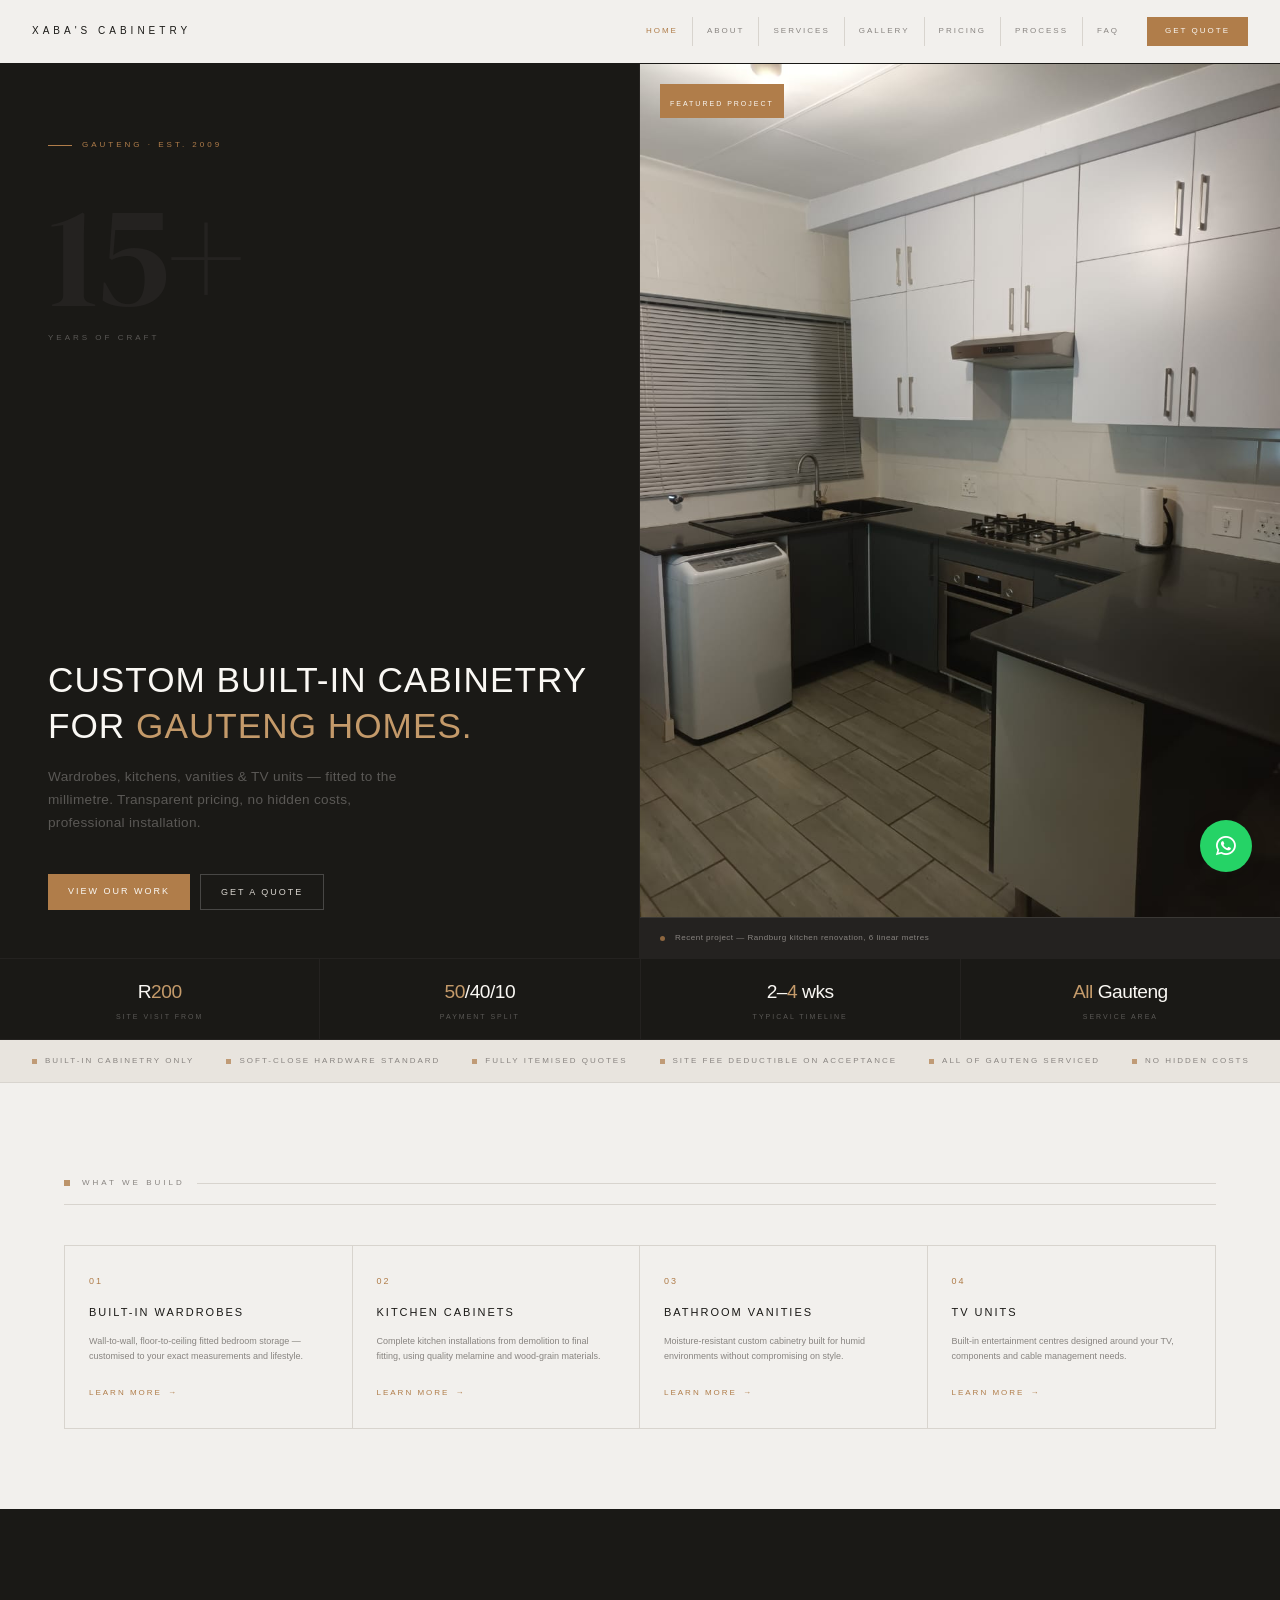
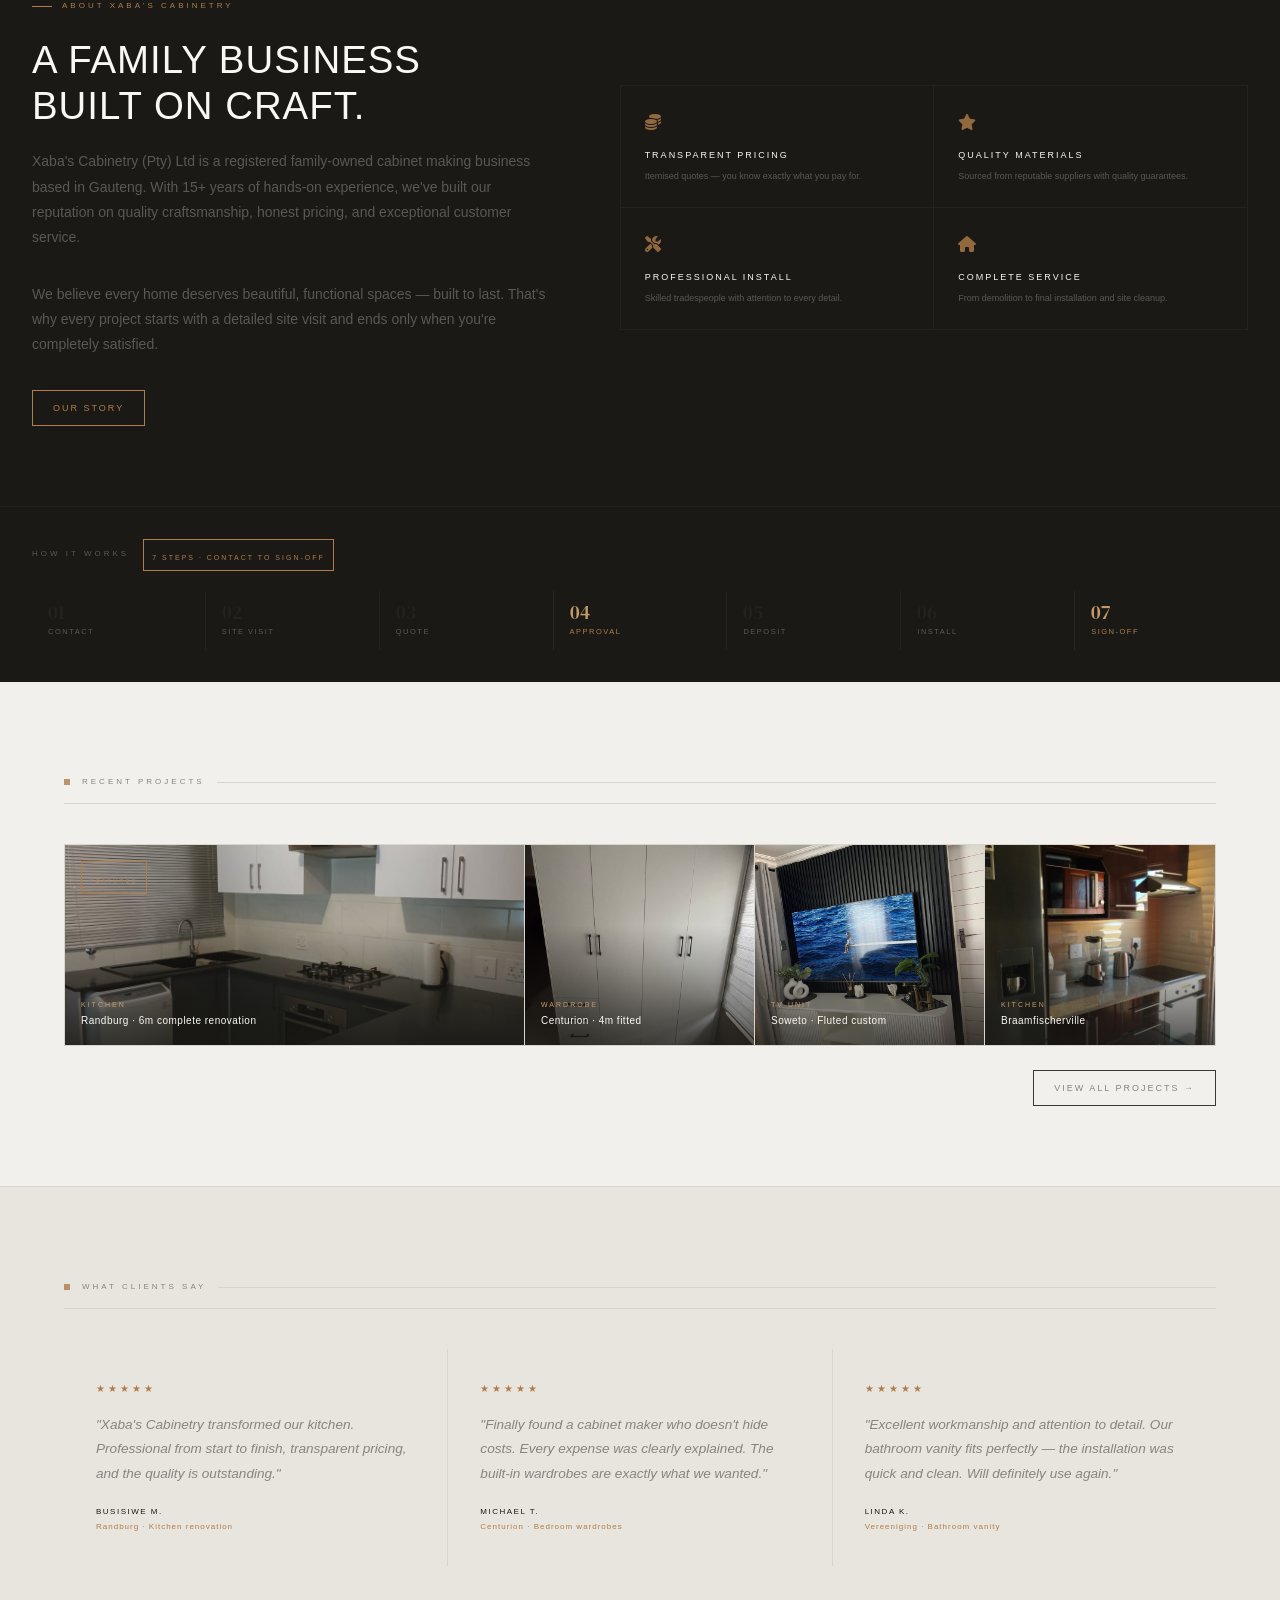
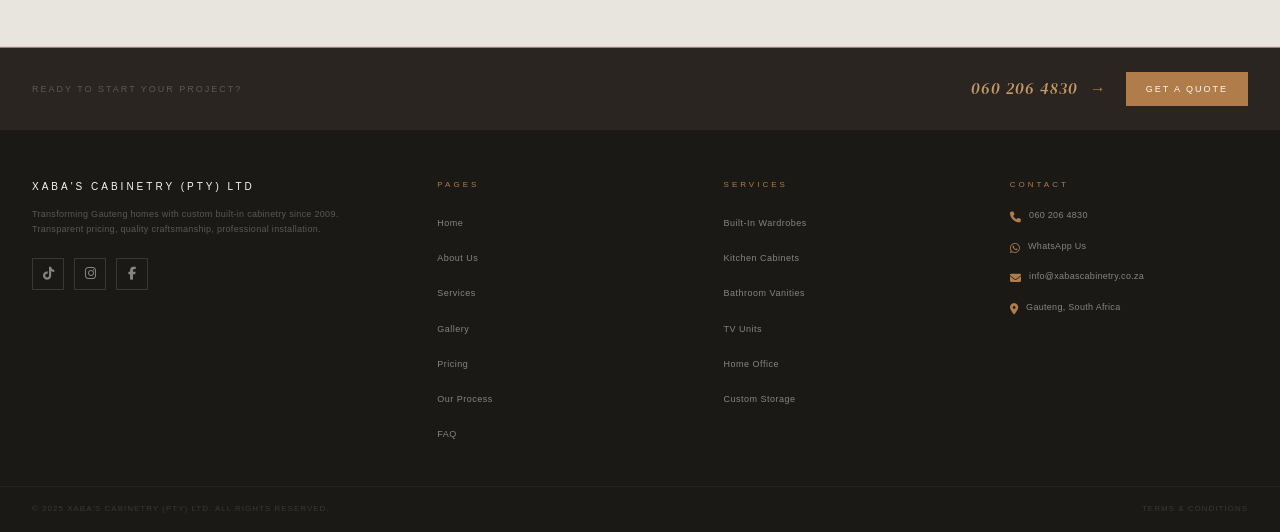
==== index.html @ 90417ce2 "Change of Folder Structure" ====
<!DOCTYPE html>
<html lang="en">
<head>
  <meta charset="UTF-8">
  <meta name="viewport" content="width=device-width, initial-scale=1.0">
  <title>Xaba's Cabinetry (Pty) Ltd | Custom Built-In Cabinetry — Gauteng</title>
  <meta name="description" content="Custom built-in cabinetry in Gauteng. 15+ years crafting wardrobes, kitchens, vanities & TV units. Transparent pricing, professional installation.">
  <link rel="stylesheet" href="style.css">
  <link rel="stylesheet" href="https://cdnjs.cloudflare.com/ajax/libs/font-awesome/6.5.0/css/all.min.css">
  <link rel="preconnect" href="https://fonts.googleapis.com">
  <link href="https://fonts.googleapis.com/css2?family=DM+Serif+Display:ital@0;1&display=swap" rel="stylesheet">
  <style>
    /* ---- HOME HERO ---- */
    .hero {
      margin-top: var(--nav-h);
      background: var(--ink);
      display: grid;
      grid-template-columns: 1fr 1fr;
      min-height: 88vh;
    }
    .hero-left {
      padding: 4rem 3rem 3rem;
      display: flex;
      flex-direction: column;
      justify-content: space-between;
      border-right: 0.5px solid var(--charcoal);
    }
    .hero-eyebrow {
      display: inline-flex;
      align-items: center;
      gap: 10px;
      margin-bottom: 2rem;
    }
    .hero-eyebrow::before {
      content: '';
      display: block;
      width: 24px;
      height: 1.5px;
      background: var(--amber);
    }
    .hero-eyebrow span {
      font-size: 8px;
      letter-spacing: 3px;
      text-transform: uppercase;
      color: var(--amber);
    }
    .hero-big-num {
      font-size: clamp(5rem, 12vw, 9rem);
      color: var(--charcoal);
      line-height: 1;
      font-weight: 200;
      letter-spacing: -4px;
      margin-bottom: 0.25rem;
      font-family: 'DM Serif Display', serif;
    }
    .hero-big-label {
      font-size: 8px;
      letter-spacing: 3px;
      text-transform: uppercase;
      color: var(--mist);
      margin-bottom: 2rem;
    }
    .hero-h1 {
      font-size: clamp(1.5rem, 3vw, 2.2rem);
      color: var(--white);
      font-weight: 200;
      letter-spacing: 1px;
      text-transform: uppercase;
      line-height: 1.3;
      margin-bottom: 1rem;
    }
    .hero-h1 em {
      color: var(--amber-light);
      font-style: normal;
    }
    .hero-sub {
      font-size: 0.85rem;
      color: var(--mist);
      line-height: 1.7;
      letter-spacing: 0.3px;
      margin-bottom: 2.5rem;
      max-width: 380px;
    }
    .hero-btns {
      display: flex;
      gap: 10px;
      flex-wrap: wrap;
    }
    .hero-right {
      display: grid;
      grid-template-rows: 1fr auto;
    }
    .hero-img-main {
      background: var(--charcoal);
      position: relative;
      overflow: hidden;
      display: flex;
      align-items: center;
      justify-content: center;
    }
    .hero-img-main img {
      object-position: center;
    }
    .hero-img-tag {
      position: absolute;
      top: 1.25rem;
      left: 1.25rem;
      background: var(--amber);
      padding: 4px 10px;
    }
    .hero-img-tag span {
      font-size: 7px;
      letter-spacing: 2px;
      text-transform: uppercase;
      color: var(--white);
    }
    .hero-img-caption {
      background: var(--charcoal);
      border-top: 0.5px solid var(--ink-light);
      padding: 0.85rem 1.25rem;
      display: flex;
      align-items: center;
      gap: 10px;
    }
    .hero-img-caption::before {
      content: '';
      width: 5px;
      height: 5px;
      border-radius: 50%;
      background: var(--amber);
      flex-shrink: 0;
      opacity: 0.75;
    }
    .hero-img-caption span {
      font-size: 8px;
      color: var(--ash);
      letter-spacing: 0.5px;
    }

    /* ---- STATS BAR ---- */
    .stats-bar {
      background: var(--ink);
      border-top: 0.5px solid var(--charcoal);
      border-bottom: 1px solid var(--charcoal);
      display: flex;
    }
    .stat-item {
      flex: 1;
      padding: 1.1rem 1.5rem;
      border-right: 0.5px solid var(--charcoal);
      text-align: center;
    }
    .stat-item:last-child { border-right: none; }
    .stat-num {
      font-size: 1.2rem;
      color: var(--white);
      font-weight: 200;
      letter-spacing: -0.5px;
    }
    .stat-num em { color: var(--amber-light); font-style: normal; }
    .stat-lbl {
      font-size: 7px;
      letter-spacing: 2px;
      text-transform: uppercase;
      color: var(--mist);
      margin-top: 3px;
    }

    /* ---- TRUST STRIP ---- */
    .trust-strip {
      background: var(--stone-mid);
      border-bottom: 0.5px solid var(--stone-dark);
      padding: 0.9rem 2rem;
      display: flex;
      align-items: center;
      gap: 2rem;
      overflow: hidden;
    }
    .trust-item {
      display: flex;
      align-items: center;
      gap: 8px;
      white-space: nowrap;
    }
    .trust-dot {
      width: 5px; height: 5px;
      background: var(--amber);
      opacity: 0.7;
      flex-shrink: 0;
    }
    .trust-item span {
      font-size: 8px;
      letter-spacing: 2px;
      text-transform: uppercase;
      color: var(--ash);
    }

    /* ---- SERVICES SECTION ---- */
    .services-section {
      padding: var(--section-pad);
    }
    .services-grid {
      display: grid;
      grid-template-columns: repeat(4, 1fr);
      border: 0.5px solid var(--stone-dark);
      margin-top: 2.5rem;
    }
    .svc-card {
      padding: 1.75rem 1.5rem;
      border-right: 0.5px solid var(--stone-dark);
      position: relative;
      overflow: hidden;
      transition: background 0.2s;
      display: flex;
      flex-direction: column;
    }
    .svc-card:last-child { border-right: none; }
    .svc-card::after {
      content: '';
      position: absolute;
      top: 0; left: 0; right: 0;
      height: 2px;
      background: var(--amber);
      transform: scaleX(0);
      transform-origin: left;
      transition: transform 0.3s ease;
    }
    .svc-card:hover::after { transform: scaleX(1); }
    .svc-card:hover { background: var(--stone-mid); }
    .svc-num {
      font-size: 9px;
      letter-spacing: 2px;
      color: var(--amber);
      margin-bottom: 1rem;
    }
    .svc-name {
      font-size: 11px;
      letter-spacing: 2px;
      text-transform: uppercase;
      color: var(--ink);
      font-weight: 300;
      margin-bottom: 0.75rem;
    }
    .svc-desc {
      font-size: 9px;
      color: var(--ash);
      line-height: 1.65;
      flex: 1;
    }
    .svc-link {
      margin-top: 1.5rem;
      font-size: 8px;
      letter-spacing: 2px;
      text-transform: uppercase;
      color: var(--amber);
      display: flex;
      align-items: center;
      gap: 6px;
    }
    .svc-link::after { content: '→'; }

    /* ---- ABOUT STRIP ---- */
    .about-strip {
      background: var(--ink);
      padding: var(--section-pad);
      display: grid;
      grid-template-columns: 1fr 1.2fr;
      gap: 4rem;
      align-items: center;
    }
    .about-strip-left {}
    .about-strip-left .eyebrow {
      display: inline-flex;
      align-items: center;
      gap: 10px;
      margin-bottom: 1.5rem;
    }
    .about-strip-left .eyebrow::before {
      content: ''; display: block;
      width: 20px; height: 1px; background: var(--amber);
    }
    .about-strip-left .eyebrow span {
      font-size: 8px; letter-spacing: 3px;
      text-transform: uppercase; color: var(--amber);
    }
    .about-strip-left h2 {
      font-size: clamp(1.8rem, 3vw, 2.6rem);
      color: var(--white);
      font-weight: 200;
      text-transform: uppercase;
      letter-spacing: 1px;
      line-height: 1.2;
      margin-bottom: 1.25rem;
    }
    .about-strip-left p {
      font-size: 0.875rem;
      color: var(--mist);
      line-height: 1.8;
      margin-bottom: 2rem;
    }
    .about-strip-right {
      display: grid;
      grid-template-columns: 1fr 1fr;
      gap: 1px;
      background: var(--charcoal);
      border: 0.5px solid var(--charcoal);
    }
    .about-val {
      background: var(--ink);
      padding: 1.5rem;
    }
    .about-val-icon {
      font-size: 1rem;
      color: var(--amber);
      margin-bottom: 0.75rem;
      opacity: 0.8;
    }
    .about-val h4 {
      font-size: 9px;
      letter-spacing: 2px;
      text-transform: uppercase;
      color: var(--white);
      font-weight: 300;
      margin-bottom: 0.4rem;
    }
    .about-val p {
      font-size: 9px;
      color: var(--mist);
      line-height: 1.6;
    }

    /* ---- PROCESS STRIP ---- */
    .process-strip {
      background: var(--ink);
      border-top: 0.5px solid var(--charcoal);
      padding: 2rem;
    }
    .process-top {
      display: flex;
      align-items: center;
      gap: 14px;
      margin-bottom: 1.25rem;
    }
    .proc-label {
      font-size: 8px;
      letter-spacing: 3px;
      text-transform: uppercase;
      color: var(--mist);
    }
    .proc-tag {
      border: 0.5px solid var(--amber);
      padding: 2px 8px;
    }
    .proc-tag span {
      font-size: 7px;
      letter-spacing: 2px;
      text-transform: uppercase;
      color: var(--amber);
    }
    .process-steps {
      display: flex;
    }
    .p-step {
      flex: 1;
      padding: 0.75rem 1rem;
      border-left: 0.5px solid var(--charcoal);
    }
    .p-step:first-child { border-left: none; }
    .p-step-n {
      font-size: 1.2rem;
      color: var(--charcoal);
      font-weight: 200;
      line-height: 1;
      margin-bottom: 4px;
      font-family: 'DM Serif Display', serif;
    }
    .p-step-name {
      font-size: 7.5px;
      letter-spacing: 1.5px;
      text-transform: uppercase;
      color: var(--mist);
    }
    .p-step.hl .p-step-n { color: var(--amber-light); }
    .p-step.hl .p-step-name { color: var(--amber); }
    .p-step.hl { border-left-color: #2a2520; }

    /* ---- GALLERY STRIP ---- */
    .gallery-strip-section {
      padding: var(--section-pad);
      background: var(--stone);
    }
    .gallery-strip {
      display: grid;
      grid-template-columns: 2fr 1fr 1fr 1fr;
      gap: 0;
      border: 0.5px solid var(--stone-dark);
      margin-top: 2.5rem;
    }
    .g-cell {
      background: var(--stone-mid);
      border-right: 0.5px solid var(--stone-dark);
      min-height: 200px;
      position: relative;
      overflow: hidden;
      display: flex;
      flex-direction: column;
      justify-content: flex-end;
      padding: 1rem;
      transition: opacity 0.3s;
    }
    .g-cell:last-child { border-right: none; }
    .g-cell img {
      position: absolute;
      inset: 0;
      transition: transform 0.5s ease;
    }
    .g-cell:hover img { transform: scale(1.05); }
    .g-cell-overlay {
      position: absolute;
      inset: 0;
      background: linear-gradient(to top, rgba(26,25,22,0.75) 0%, transparent 60%);
    }
    .g-cell-info { position: relative; z-index: 2; }
    .g-cat {
      font-size: 7px;
      letter-spacing: 2px;
      text-transform: uppercase;
      color: var(--amber-light);
      margin-bottom: 2px;
    }
    .g-title {
      font-size: 10px;
      color: var(--white);
      font-weight: 300;
      letter-spacing: 0.5px;
    }
    .g-featured-badge {
      position: absolute;
      top: 1rem; left: 1rem; z-index: 3;
      border: 0.5px solid var(--amber);
      padding: 3px 8px;
    }
    .g-featured-badge span {
      font-size: 6px;
      letter-spacing: 2px;
      text-transform: uppercase;
      color: var(--amber);
    }
    .gallery-cta {
      display: flex;
      justify-content: flex-end;
      margin-top: 1.5rem;
    }

    /* ---- TESTIMONIALS ---- */
    .testimonials-section {
      background: var(--stone-mid);
      padding: var(--section-pad);
      border-top: 0.5px solid var(--stone-dark);
      border-bottom: 0.5px solid var(--stone-dark);
    }
    .testimonials-grid {
      display: grid;
      grid-template-columns: repeat(3, 1fr);
      gap: 1px;
      background: var(--stone-dark);
      margin-top: 2.5rem;
    }
    .testimonial {
      background: var(--stone-mid);
      padding: 2rem;
    }
    .t-stars {
      color: var(--amber);
      font-size: 10px;
      letter-spacing: 3px;
      margin-bottom: 1rem;
    }
    .t-text {
      font-size: 0.85rem;
      color: var(--ash);
      line-height: 1.8;
      font-style: italic;
      margin-bottom: 1.25rem;
    }
    .t-author {
      font-size: 8px;
      letter-spacing: 1.5px;
      text-transform: uppercase;
      color: var(--ink);
      font-weight: 400;
    }
    .t-role {
      font-size: 8px;
      color: var(--amber);
      letter-spacing: 1px;
      margin-top: 2px;
    }

    /* ---- CTA BANNER ---- */
    .cta-banner {
      background: var(--ink-mid);
      border-top: 0.5px solid var(--amber);
      padding: 1.5rem 2rem;
      display: flex;
      justify-content: space-between;
      align-items: center;
    }
    .cta-banner-text {
      font-size: 9px;
      color: var(--mist);
      letter-spacing: 2px;
      text-transform: uppercase;
    }
    .cta-banner-action {
      display: flex;
      align-items: center;
      gap: 12px;
    }
    .cta-banner-num {
      font-size: 1rem;
      color: var(--amber-light);
      letter-spacing: 1px;
      font-family: 'DM Serif Display', serif;
      font-style: italic;
    }
    .cta-banner-arrow {
      font-size: 1rem;
      color: var(--amber);
    }

    /* ---- RESPONSIVE ---- */
    @media (max-width: 1024px) {
      .hero { grid-template-columns: 1fr; min-height: auto; }
      .hero-right { display: none; }
      .hero-left { border-right: none; padding: 3rem 2rem; }
      .services-grid { grid-template-columns: 1fr 1fr; }
      .svc-card:nth-child(2) { border-right: none; }
      .svc-card:nth-child(1), .svc-card:nth-child(2) { border-bottom: 0.5px solid var(--stone-dark); }
      .about-strip { grid-template-columns: 1fr; gap: 2.5rem; }
      .gallery-strip { grid-template-columns: 1fr 1fr; }
      .g-cell:nth-child(2) { border-right: none; }
      .testimonials-grid { grid-template-columns: 1fr; }
    }
    @media (max-width: 600px) {
      .services-grid { grid-template-columns: 1fr; }
      .svc-card { border-right: none !important; border-bottom: 0.5px solid var(--stone-dark); }
      .stats-bar { flex-wrap: wrap; }
      .stat-item { flex: 1 1 50%; }
      .gallery-strip { grid-template-columns: 1fr; }
      .g-cell { border-right: none; border-bottom: 0.5px solid var(--stone-dark); }
      .cta-banner { flex-direction: column; gap: 1rem; text-align: center; }
      .trust-strip { flex-wrap: wrap; gap: 1rem; }
    }
  </style>
</head>
<body>

<div id="nav-placeholder"></div>

<!-- HERO -->
<section class="hero">
  <div class="hero-left">
    <div>
      <div class="hero-eyebrow"><span>Gauteng · Est. 2009</span></div>
      <div class="hero-big-num">15+</div>
      <div class="hero-big-label">Years of craft</div>
    </div>
    <div>
      <h1 class="hero-h1">Custom built-in cabinetry<br>for <em>Gauteng homes.</em></h1>
      <p class="hero-sub">Wardrobes, kitchens, vanities & TV units — fitted to the millimetre. Transparent pricing, no hidden costs, professional installation.</p>
      <div class="hero-btns">
        <a href="gallery.html" class="btn btn-amber">View Our Work</a>
        <a href="contact.html" class="btn btn-outline-light">Get a Quote</a>
      </div>
    </div>
  </div>
  <div class="hero-right">
    <div class="hero-img-main">
      <img src="images/custom-builtin-kitchen.jpg" alt="Custom built-in kitchen by Xaba's Cabinetry">
      <div class="hero-img-tag"><span>Featured project</span></div>
    </div>
    <div class="hero-img-caption">
      <span>Recent project — Randburg kitchen renovation, 6 linear metres</span>
    </div>
  </div>
</section>

<!-- STATS BAR -->
<div class="stats-bar">
  <div class="stat-item">
    <div class="stat-num">R<em>200</em></div>
    <div class="stat-lbl">Site visit from</div>
  </div>
  <div class="stat-item">
    <div class="stat-num"><em>50</em>/40/10</div>
    <div class="stat-lbl">Payment split</div>
  </div>
  <div class="stat-item">
    <div class="stat-num">2–<em>4</em> wks</div>
    <div class="stat-lbl">Typical timeline</div>
  </div>
  <div class="stat-item">
    <div class="stat-num"><em>All</em> Gauteng</div>
    <div class="stat-lbl">Service area</div>
  </div>
</div>

<!-- TRUST STRIP -->
<div class="trust-strip">
  <div class="trust-item"><div class="trust-dot"></div><span>Built-in cabinetry only</span></div>
  <div class="trust-item"><div class="trust-dot"></div><span>Soft-close hardware standard</span></div>
  <div class="trust-item"><div class="trust-dot"></div><span>Fully itemised quotes</span></div>
  <div class="trust-item"><div class="trust-dot"></div><span>Site fee deductible on acceptance</span></div>
  <div class="trust-item"><div class="trust-dot"></div><span>All of Gauteng serviced</span></div>
  <div class="trust-item"><div class="trust-dot"></div><span>No hidden costs</span></div>
</div>

<!-- SERVICES -->
<section class="services-section">
  <div class="container">
    <div class="label section-label">What we build</div>
    <div class="services-grid">
      <div class="svc-card">
        <div class="svc-num">01</div>
        <div class="svc-name">Built-In Wardrobes</div>
        <p class="svc-desc">Wall-to-wall, floor-to-ceiling fitted bedroom storage — customised to your exact measurements and lifestyle.</p>
        <a href="services.html#wardrobes" class="svc-link">Learn more</a>
      </div>
      <div class="svc-card">
        <div class="svc-num">02</div>
        <div class="svc-name">Kitchen Cabinets</div>
        <p class="svc-desc">Complete kitchen installations from demolition to final fitting, using quality melamine and wood-grain materials.</p>
        <a href="services.html#kitchens" class="svc-link">Learn more</a>
      </div>
      <div class="svc-card">
        <div class="svc-num">03</div>
        <div class="svc-name">Bathroom Vanities</div>
        <p class="svc-desc">Moisture-resistant custom cabinetry built for humid environments without compromising on style.</p>
        <a href="services.html#vanities" class="svc-link">Learn more</a>
      </div>
      <div class="svc-card">
        <div class="svc-num">04</div>
        <div class="svc-name">TV Units</div>
        <p class="svc-desc">Built-in entertainment centres designed around your TV, components and cable management needs.</p>
        <a href="services.html#tv-units" class="svc-link">Learn more</a>
      </div>
    </div>
  </div>
</section>

<!-- ABOUT STRIP -->
<section class="about-strip">
  <div class="about-strip-left">
    <div class="eyebrow"><span>About Xaba's Cabinetry</span></div>
    <h2>A family business<br>built on craft.</h2>
    <p>Xaba's Cabinetry (Pty) Ltd is a registered family-owned cabinet making business based in Gauteng. With 15+ years of hands-on experience, we've built our reputation on quality craftsmanship, honest pricing, and exceptional customer service.</p>
    <p>We believe every home deserves beautiful, functional spaces — built to last. That's why every project starts with a detailed site visit and ends only when you're completely satisfied.</p>
    <a href="about.html" class="btn btn-amber-outline">Our Story</a>
  </div>
  <div class="about-strip-right">
    <div class="about-val">
      <div class="about-val-icon"><i class="fa-solid fa-coins"></i></div>
      <h4>Transparent Pricing</h4>
      <p>Itemised quotes — you know exactly what you pay for.</p>
    </div>
    <div class="about-val">
      <div class="about-val-icon"><i class="fa-solid fa-star"></i></div>
      <h4>Quality Materials</h4>
      <p>Sourced from reputable suppliers with quality guarantees.</p>
    </div>
    <div class="about-val">
      <div class="about-val-icon"><i class="fa-solid fa-screwdriver-wrench"></i></div>
      <h4>Professional Install</h4>
      <p>Skilled tradespeople with attention to every detail.</p>
    </div>
    <div class="about-val">
      <div class="about-val-icon"><i class="fa-solid fa-house"></i></div>
      <h4>Complete Service</h4>
      <p>From demolition to final installation and site cleanup.</p>
    </div>
  </div>
</section>

<!-- PROCESS STRIP -->
<div class="process-strip">
  <div class="process-top">
    <span class="proc-label">How it works</span>
    <div class="proc-tag"><span>7 steps · contact to sign-off</span></div>
  </div>
  <div class="process-steps">
    <div class="p-step"><div class="p-step-n">01</div><div class="p-step-name">Contact</div></div>
    <div class="p-step"><div class="p-step-n">02</div><div class="p-step-name">Site Visit</div></div>
    <div class="p-step"><div class="p-step-n">03</div><div class="p-step-name">Quote</div></div>
    <div class="p-step hl"><div class="p-step-n">04</div><div class="p-step-name">Approval</div></div>
    <div class="p-step"><div class="p-step-n">05</div><div class="p-step-name">Deposit</div></div>
    <div class="p-step"><div class="p-step-n">06</div><div class="p-step-name">Install</div></div>
    <div class="p-step hl"><div class="p-step-n">07</div><div class="p-step-name">Sign-off</div></div>
  </div>
</div>

<!-- GALLERY STRIP -->
<section class="gallery-strip-section">
  <div class="container">
    <div class="label section-label">Recent projects</div>
    <div class="gallery-strip">
      <div class="g-cell">
        <img src="images/custom-builtin-kitchen.jpg" alt="Randburg Kitchen">
        <div class="g-cell-overlay"></div>
        <div class="g-featured-badge"><span>Featured</span></div>
        <div class="g-cell-info">
          <div class="g-cat">Kitchen</div>
          <div class="g-title">Randburg · 6m complete renovation</div>
        </div>
      </div>
      <div class="g-cell">
        <img src="images/built-in-wardrobe (2).JPEG" alt="Centurion Wardrobe">
        <div class="g-cell-overlay"></div>
        <div class="g-cell-info">
          <div class="g-cat">Wardrobe</div>
          <div class="g-title">Centurion · 4m fitted</div>
        </div>
      </div>
      <div class="g-cell">
        <img src="images/custom-tv-stand.JPG" alt="Soweto TV Unit">
        <div class="g-cell-overlay"></div>
        <div class="g-cell-info">
          <div class="g-cat">TV Unit</div>
          <div class="g-title">Soweto · Fluted custom</div>
        </div>
      </div>
      <div class="g-cell">
        <img src="images/custom-builtin-kitchen (2).jpg" alt="Braamfischerville Kitchen">
        <div class="g-cell-overlay"></div>
        <div class="g-cell-info">
          <div class="g-cat">Kitchen</div>
          <div class="g-title">Braamfischerville</div>
        </div>
      </div>
    </div>
    <div class="gallery-cta">
      <a href="gallery.html" class="btn btn-outline">View all projects →</a>
    </div>
  </div>
</section>

<!-- TESTIMONIALS -->
<section class="testimonials-section">
  <div class="container">
    <div class="label section-label">What clients say</div>
    <div class="testimonials-grid">
      <div class="testimonial">
        <div class="t-stars">★★★★★</div>
        <p class="t-text">"Xaba's Cabinetry transformed our kitchen. Professional from start to finish, transparent pricing, and the quality is outstanding."</p>
        <div class="t-author">Busisiwe M.</div>
        <div class="t-role">Randburg · Kitchen renovation</div>
      </div>
      <div class="testimonial">
        <div class="t-stars">★★★★★</div>
        <p class="t-text">"Finally found a cabinet maker who doesn't hide costs. Every expense was clearly explained. The built-in wardrobes are exactly what we wanted."</p>
        <div class="t-author">Michael T.</div>
        <div class="t-role">Centurion · Bedroom wardrobes</div>
      </div>
      <div class="testimonial">
        <div class="t-stars">★★★★★</div>
        <p class="t-text">"Excellent workmanship and attention to detail. Our bathroom vanity fits perfectly — the installation was quick and clean. Will definitely use again."</p>
        <div class="t-author">Linda K.</div>
        <div class="t-role">Vereeniging · Bathroom vanity</div>
      </div>
    </div>
  </div>
</section>

<!-- CTA BANNER -->
<div class="cta-banner">
  <div class="cta-banner-text">Ready to start your project?</div>
  <div class="cta-banner-action">
    <span class="cta-banner-num">060 206 4830</span>
    <span class="cta-banner-arrow">→</span>
    <a href="contact.html" class="btn btn-amber" style="margin-left:8px;">Get a Quote</a>
  </div>
</div>

<div id="footer-placeholder"></div>
<script src="components.js"></script>
</body>
</html>
---- style.css ----
/* ============================================
   XABA'S CABINETRY — SHARED STYLESHEET
   Direction 03 · Calm Amber
   ============================================ */

/* --- RESET & BASE --- */
*, *::before, *::after { margin: 0; padding: 0; box-sizing: border-box; }

:root {
  --stone:       #f2f0ed;
  --stone-mid:   #e8e4de;
  --stone-dark:  #d8d4ce;
  --stone-deep:  #c8c4be;
  --concrete:    #d0ccc6;
  --ink:         #1a1916;
  --ink-mid:     #2a2520;
  --ink-light:   #3a3835;
  --charcoal:    #242220;
  --ash:         #888480;
  --ash-light:   #aaa69e;
  --mist:        #5a5855;
  --amber:       #b07d4a;
  --amber-light: #c49a6a;
  --amber-dark:  #8a6035;
  --white:       #faf8f4;

  --nav-h: 64px;
  --max-w: 1320px;
  --section-pad: 5rem 2rem;
  --font: 'Helvetica Neue', Arial, sans-serif;
}

html { scroll-behavior: smooth; }

body {
  font-family: var(--font);
  background: var(--stone);
  color: var(--ink);
  line-height: 1.6;
  -webkit-font-smoothing: antialiased;
}

img { display: block; width: 100%; height: 100%; object-fit: cover; }
a { text-decoration: none; color: inherit; }
button { cursor: pointer; font-family: var(--font); border: none; background: none; }

/* --- UTILITY --- */
.container { max-width: var(--max-w); margin: 0 auto; padding: 0 2rem; }
.label {
  font-size: 8px; letter-spacing: 3px; text-transform: uppercase;
  color: var(--ash); display: flex; align-items: center; gap: 12px;
}
.label::before { content: ''; display: block; width: 6px; height: 6px; background: var(--amber); opacity: 0.8; flex-shrink: 0; }
.label::after  { content: ''; flex: 1; height: 0.5px; background: var(--stone-dark); }
.section-label { padding: 14px 0; border-bottom: 0.5px solid var(--stone-dark); margin-bottom: 0; }

/* --- BUTTONS --- */
.btn {
  display: inline-block; font-size: 9px; letter-spacing: 2px;
  text-transform: uppercase; padding: 10px 20px; transition: all 0.2s ease;
}
.btn-amber { background: var(--amber); color: var(--white); }
.btn-amber:hover { background: var(--amber-dark); }
.btn-outline { border: 0.5px solid var(--ink-light); color: var(--ash); }
.btn-outline:hover { border-color: var(--amber); color: var(--amber); }
.btn-outline-light { border: 0.5px solid rgba(255,255,255,0.2); color: var(--stone-dark); }
.btn-outline-light:hover { border-color: var(--amber-light); color: var(--amber-light); }
.btn-amber-outline { border: 0.5px solid var(--amber); color: var(--amber); }
.btn-amber-outline:hover { background: var(--amber); color: var(--white); }

/* ============================================
   NAVIGATION
   ============================================ */
.navbar {
  position: fixed; top: 0; left: 0; right: 0; z-index: 1000;
  background: var(--stone); border-bottom: 1px solid var(--ink);
  height: var(--nav-h); display: flex; align-items: center;
  transition: box-shadow 0.3s ease;
}
.navbar.scrolled { box-shadow: 0 4px 24px rgba(26,25,22,0.08); }
.nav-inner {
  max-width: var(--max-w); margin: 0 auto; padding: 0 2rem;
  width: 100%; display: flex; justify-content: space-between; align-items: center;
}
.nav-logo {
  font-size: 10px; letter-spacing: 4px; text-transform: uppercase;
  color: var(--ink); font-weight: 300; text-decoration: none;
}
.nav-links { display: flex; align-items: center; gap: 0; list-style: none; }
.nav-links li a {
  font-size: 8px; letter-spacing: 2px; text-transform: uppercase;
  color: var(--ash); padding: 8px 14px; border-left: 0.5px solid var(--stone-dark);
  display: block; transition: color 0.2s; font-weight: 300;
}
.nav-links li:first-child a { border-left: none; }
.nav-links li a:hover { color: var(--ink); }
.nav-links li a.active { color: var(--amber); }
.nav-cta {
  font-size: 8px; letter-spacing: 2px; text-transform: uppercase;
  background: var(--amber); color: var(--white) !important;
  padding: 8px 18px !important; border-left: none !important;
  margin-left: 14px; transition: background 0.2s !important;
}
.nav-cta:hover { background: var(--amber-dark) !important; color: var(--white) !important; }

/* Mobile hamburger */
.nav-toggle {
  display: none; flex-direction: column; gap: 5px;
  background: none; border: none; cursor: pointer; padding: 4px;
}
.nav-toggle span {
  display: block; width: 22px; height: 1px;
  background: var(--ink); transition: all 0.3s;
}
.nav-toggle.open span:nth-child(1) { transform: translateY(6px) rotate(45deg); }
.nav-toggle.open span:nth-child(2) { opacity: 0; }
.nav-toggle.open span:nth-child(3) { transform: translateY(-6px) rotate(-45deg); }

/* ============================================
   PAGE HERO (inner pages)
   ============================================ */
.page-hero {
  margin-top: var(--nav-h);
  background: var(--ink);
  padding: 4rem 2rem 3rem;
  border-bottom: 0.5px solid var(--charcoal);
}
.page-hero-inner { max-width: var(--max-w); margin: 0 auto; }
.page-hero-eyebrow {
  display: inline-flex; align-items: center; gap: 10px;
  margin-bottom: 1rem;
}
.page-hero-eyebrow span {
  font-size: 8px; letter-spacing: 3px; text-transform: uppercase;
  color: var(--amber);
}
.page-hero-eyebrow::before {
  content: ''; display: block; width: 20px; height: 1px; background: var(--amber);
}
.page-hero h1 {
  font-size: clamp(2rem, 4vw, 3.2rem); color: var(--white);
  font-weight: 200; letter-spacing: 1px; text-transform: uppercase;
  line-height: 1.15; margin-bottom: 1rem;
}
.page-hero p { font-size: 0.9rem; color: var(--mist); letter-spacing: 0.3px; max-width: 600px; }

/* ============================================
   FOOTER
   ============================================ */
footer {
  background: var(--ink);
  border-top: 1px solid var(--ink);
}
.footer-main {
  max-width: var(--max-w); margin: 0 auto; padding: 3rem 2rem 2rem;
  display: grid; grid-template-columns: 1.5fr 1fr 1fr 1fr; gap: 3rem;
}
.footer-brand .footer-logo {
  font-size: 10px; letter-spacing: 3px; text-transform: uppercase;
  color: var(--white); font-weight: 300; display: block; margin-bottom: 0.75rem;
}
.footer-brand p {
  font-size: 9px; color: var(--mist); line-height: 1.7;
  letter-spacing: 0.3px; margin-bottom: 1.25rem;
}
.footer-social { display: flex; gap: 10px; }
.footer-social a {
  width: 32px; height: 32px; border: 0.5px solid var(--ink-light);
  display: flex; align-items: center; justify-content: center;
  color: var(--ash); transition: all 0.2s; font-size: 13px;
}
.footer-social a:hover { border-color: var(--amber); color: var(--amber); }
.footer-col h4 {
  font-size: 8px; letter-spacing: 3px; text-transform: uppercase;
  color: var(--amber); font-weight: 400; margin-bottom: 1rem;
}
.footer-col ul { list-style: none; }
.footer-col ul li { margin-bottom: 0.6rem; }
.footer-col ul li a {
  font-size: 9px; color: var(--ash); letter-spacing: 0.5px;
  transition: color 0.2s;
}
.footer-col ul li a:hover { color: var(--white); }
.footer-contact-item {
  display: flex; align-items: flex-start; gap: 8px; margin-bottom: 0.75rem;
}
.footer-contact-item .fc-icon { color: var(--amber); font-size: 11px; margin-top: 1px; flex-shrink: 0; }
.footer-contact-item a, .footer-contact-item span {
  font-size: 9px; color: var(--ash); letter-spacing: 0.3px;
}
.footer-contact-item a:hover { color: var(--white); }
.footer-bottom {
  border-top: 0.5px solid var(--charcoal);
  padding: 1rem 2rem;
  max-width: var(--max-w); margin: 0 auto;
  display: flex; justify-content: space-between; align-items: center;
}
.footer-bottom p {
  font-size: 8px; color: #3a3835; letter-spacing: 1px; text-transform: uppercase;
}
.footer-bottom a { color: #3a3835; transition: color 0.2s; }
.footer-bottom a:hover { color: var(--amber); }

/* ============================================
   WHATSAPP FLOAT
   ============================================ */
.wa-float {
  position: fixed; bottom: 28px; right: 28px; z-index: 999;
  width: 52px; height: 52px; background: #25D366; border-radius: 50%;
  display: flex; align-items: center; justify-content: center;
  font-size: 1.4rem; color: white; box-shadow: 0 4px 16px rgba(0,0,0,0.2);
  transition: transform 0.2s;
}
.wa-float:hover { transform: scale(1.08); }

/* ============================================
   RESPONSIVE
   ============================================ */
@media (max-width: 900px) {
  .footer-main { grid-template-columns: 1fr 1fr; gap: 2rem; }
}
@media (max-width: 768px) {
  :root { --section-pad: 3rem 1.5rem; }

  .nav-links {
    display: none; position: absolute; top: var(--nav-h); left: 0; right: 0;
    background: var(--stone); border-bottom: 1px solid var(--ink);
    flex-direction: column; padding: 1rem 0;
  }
  .nav-links.open { display: flex; }
  .nav-links li a {
    border-left: none; border-top: 0.5px solid var(--stone-dark);
    padding: 12px 2rem;
  }
  .nav-links li:first-child a { border-top: none; }
  .nav-cta { margin-left: 0 !important; }
  .nav-toggle { display: flex; }

  .footer-main { grid-template-columns: 1fr; gap: 2rem; }
  .footer-bottom { flex-direction: column; gap: 0.5rem; text-align: center; }
}
@media (max-width: 480px) {
  .container { padding: 0 1.25rem; }
}
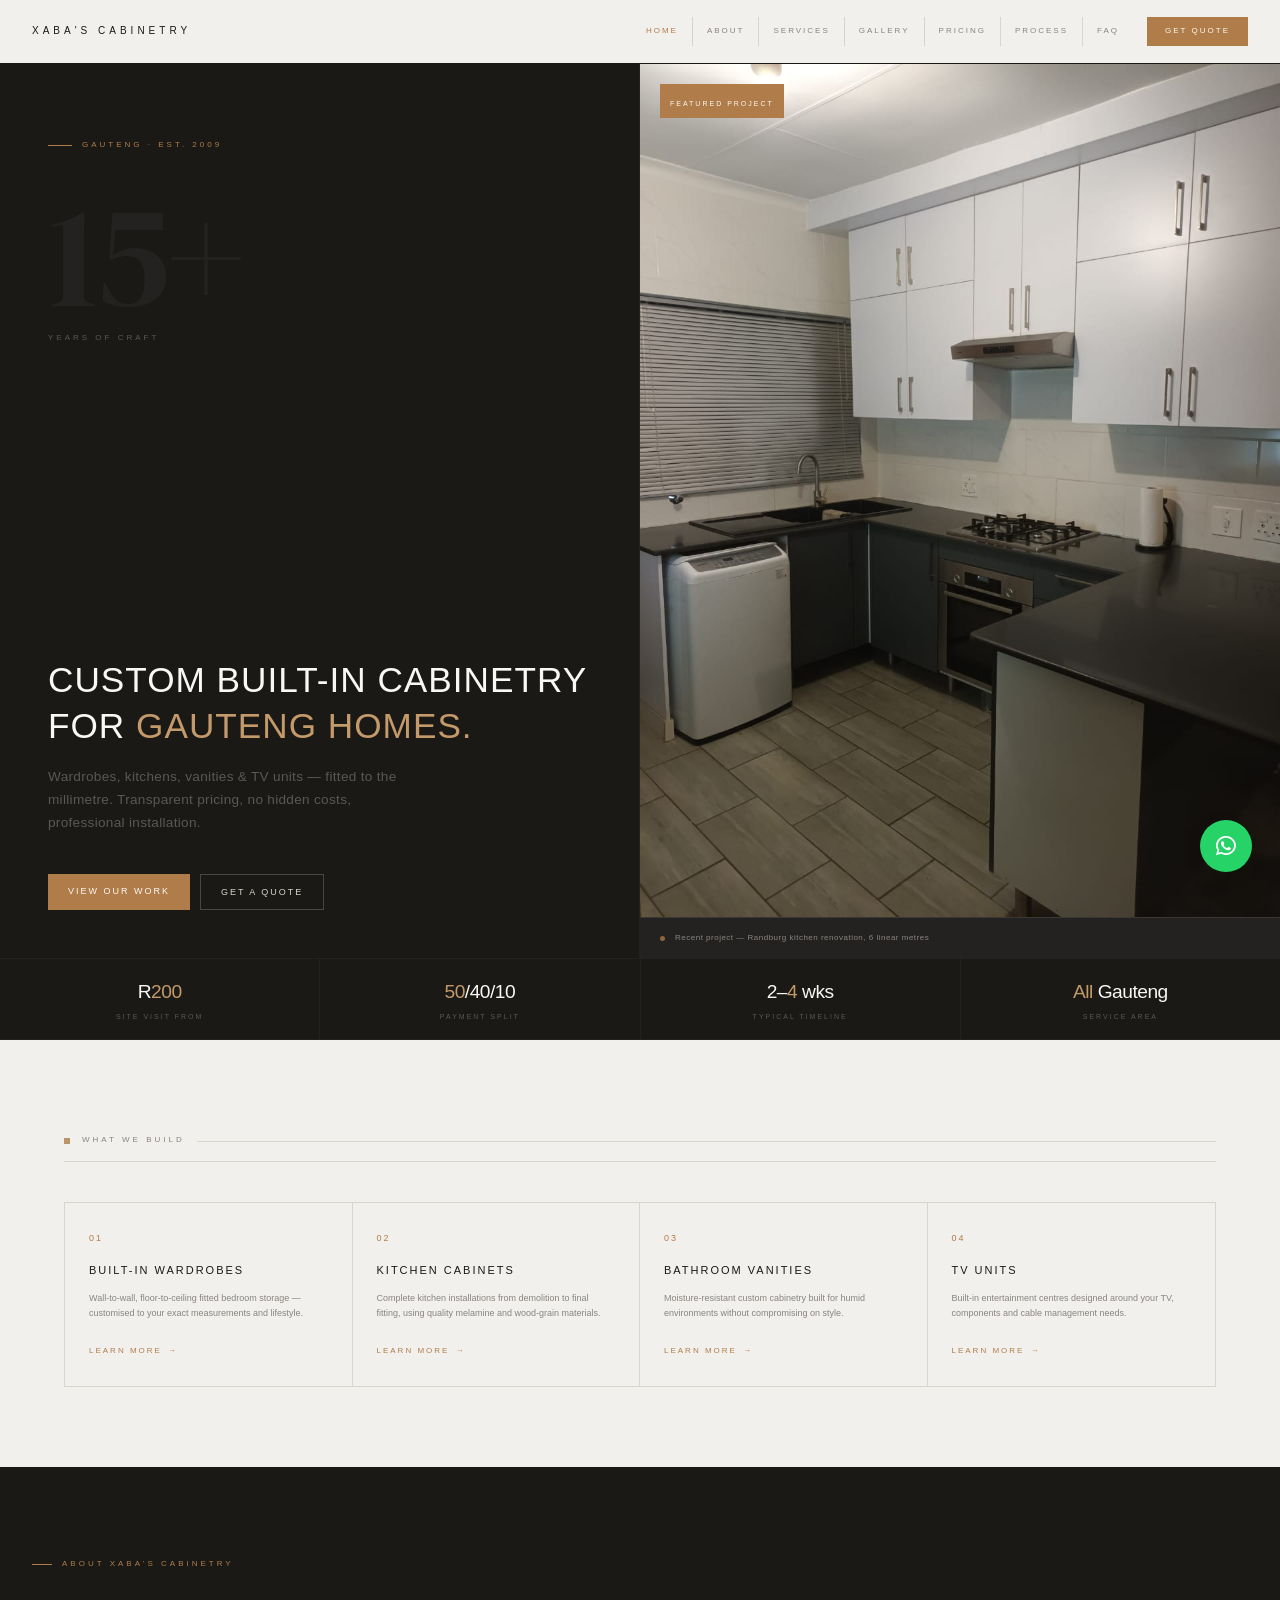
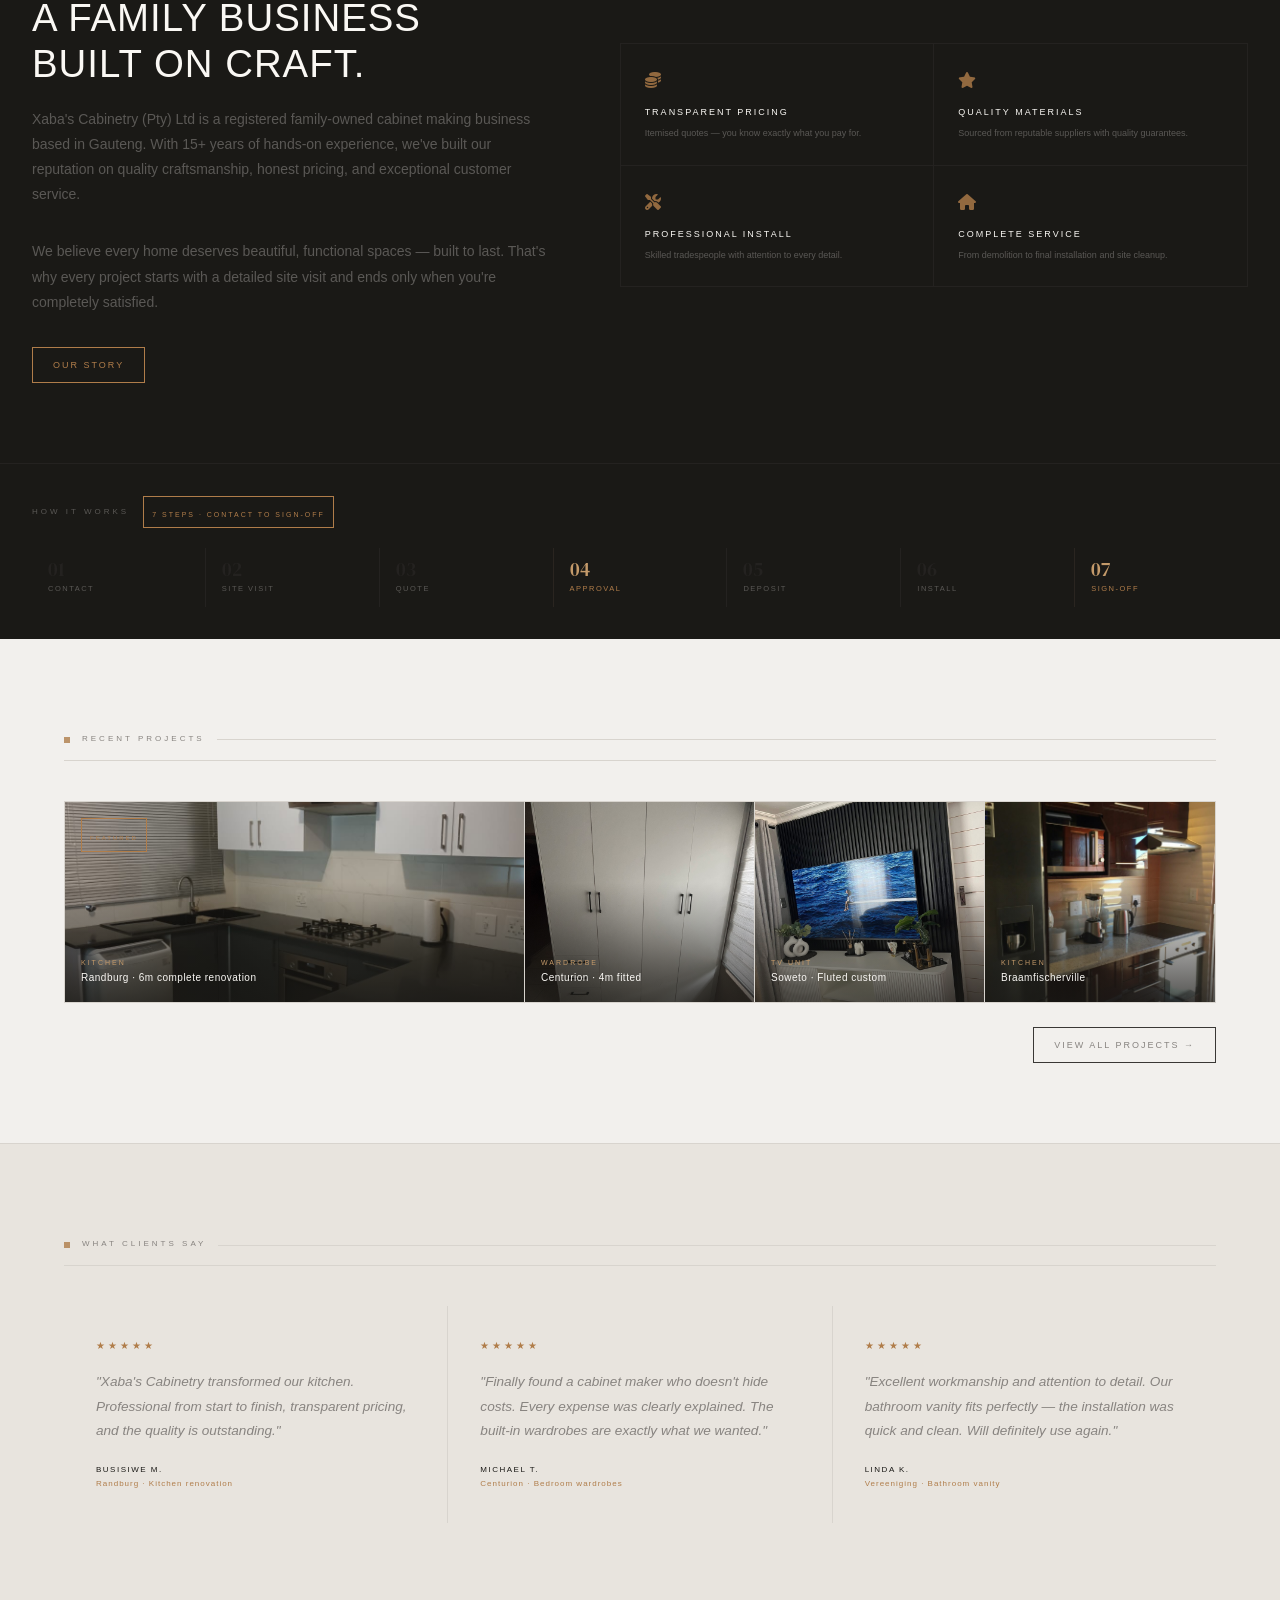
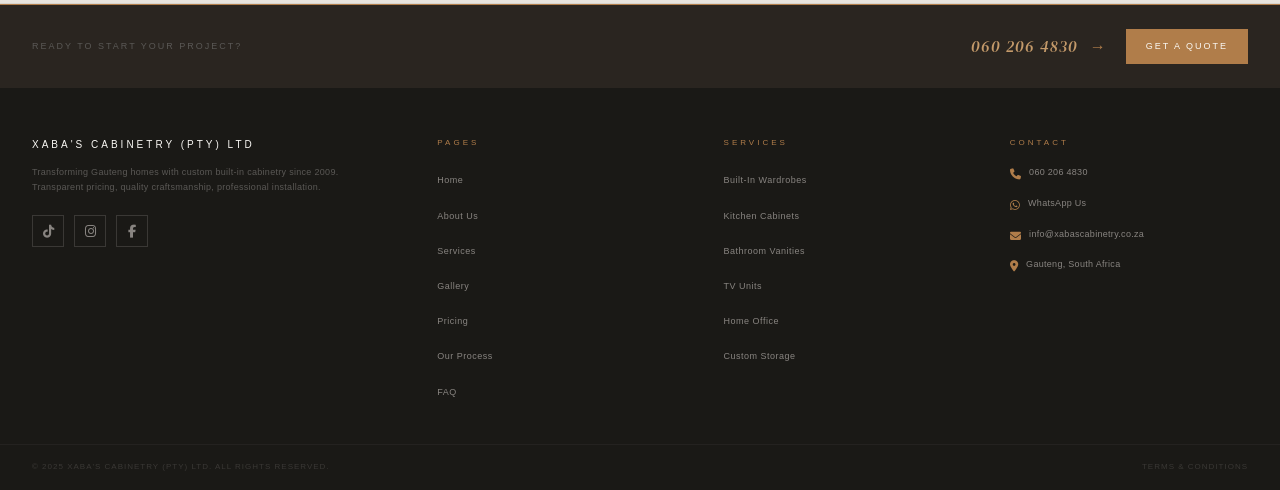
==== commit 842ac7c8: "Comment out trust strip section Comment out the trust strip section in index.html." ====
--- a/index.html
+++ b/index.html
@@ -607,14 +607,14 @@
 </div>
 
 <!-- TRUST STRIP -->
-<div class="trust-strip">
+<!--<div class="trust-strip">
   <div class="trust-item"><div class="trust-dot"></div><span>Built-in cabinetry only</span></div>
   <div class="trust-item"><div class="trust-dot"></div><span>Soft-close hardware standard</span></div>
   <div class="trust-item"><div class="trust-dot"></div><span>Fully itemised quotes</span></div>
   <div class="trust-item"><div class="trust-dot"></div><span>Site fee deductible on acceptance</span></div>
   <div class="trust-item"><div class="trust-dot"></div><span>All of Gauteng serviced</span></div>
   <div class="trust-item"><div class="trust-dot"></div><span>No hidden costs</span></div>
-</div>
+</div> -->
 
 <!-- SERVICES -->
 <section class="services-section">
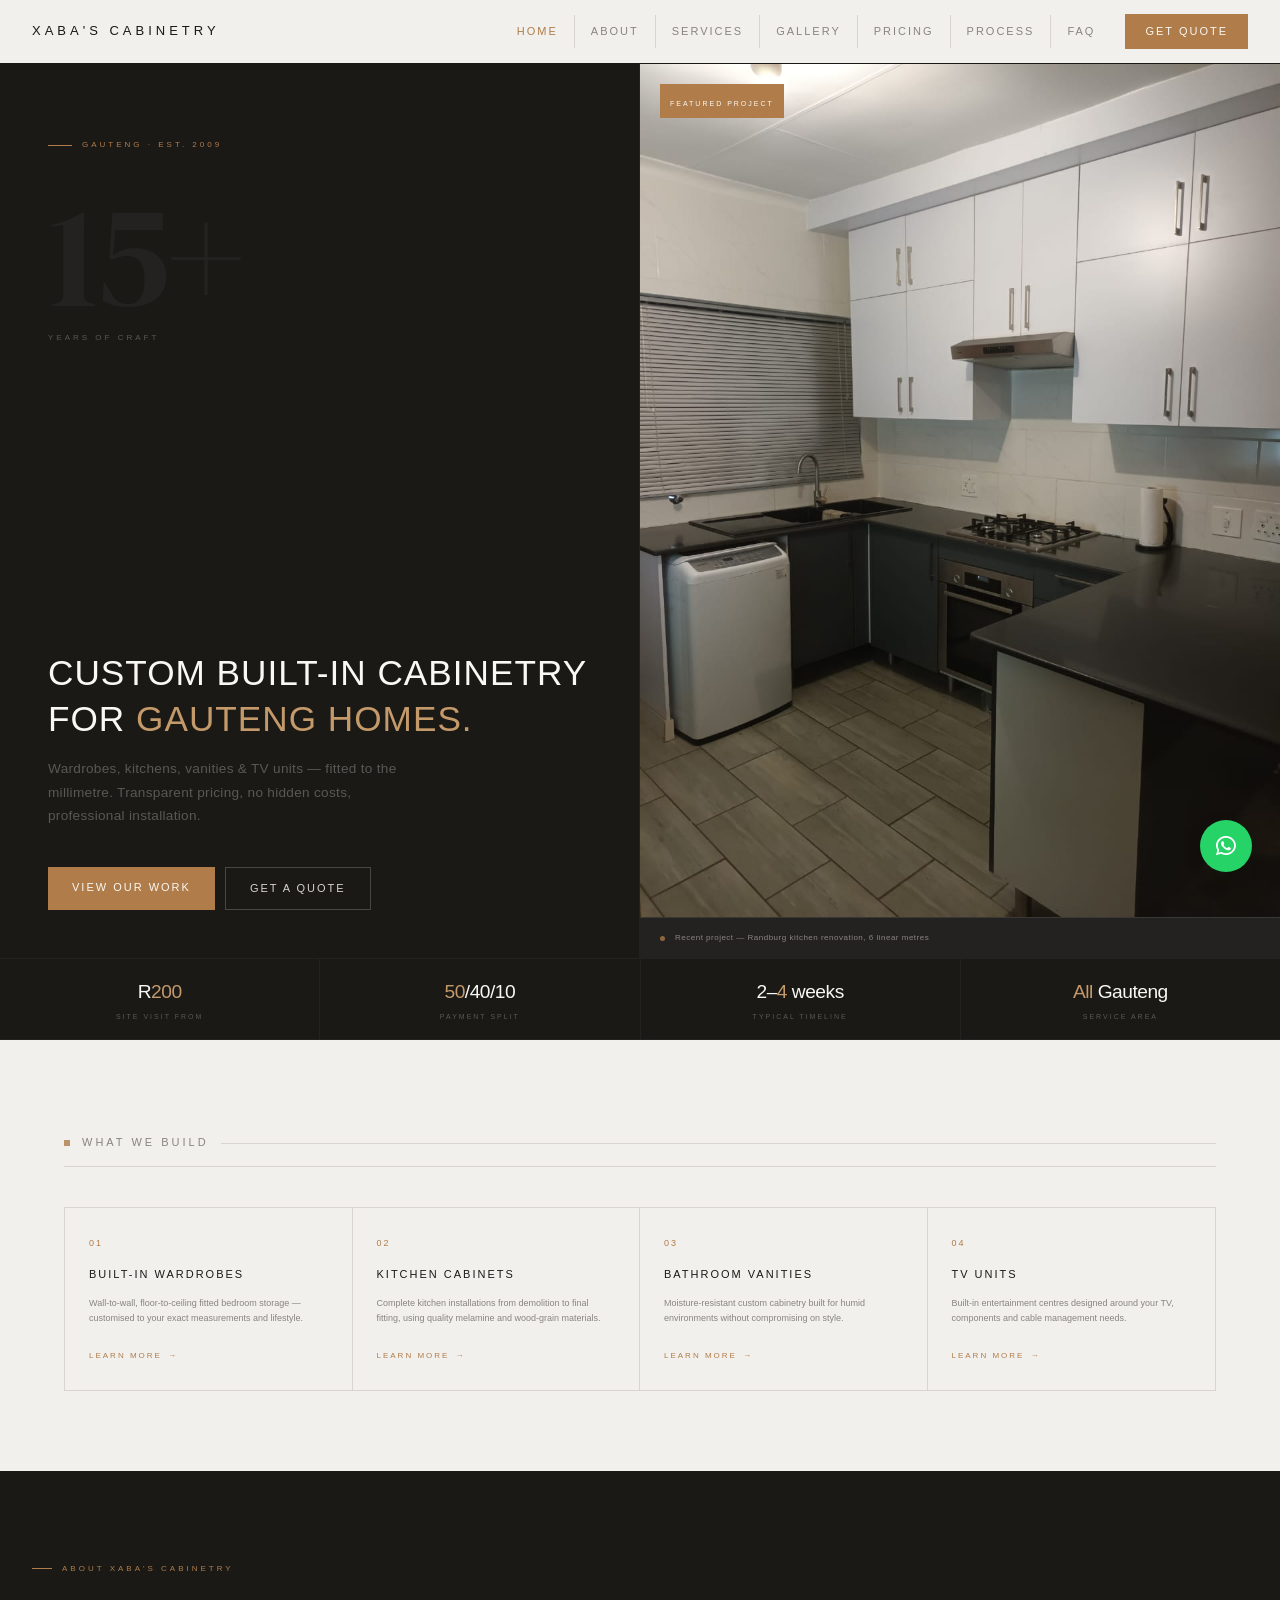
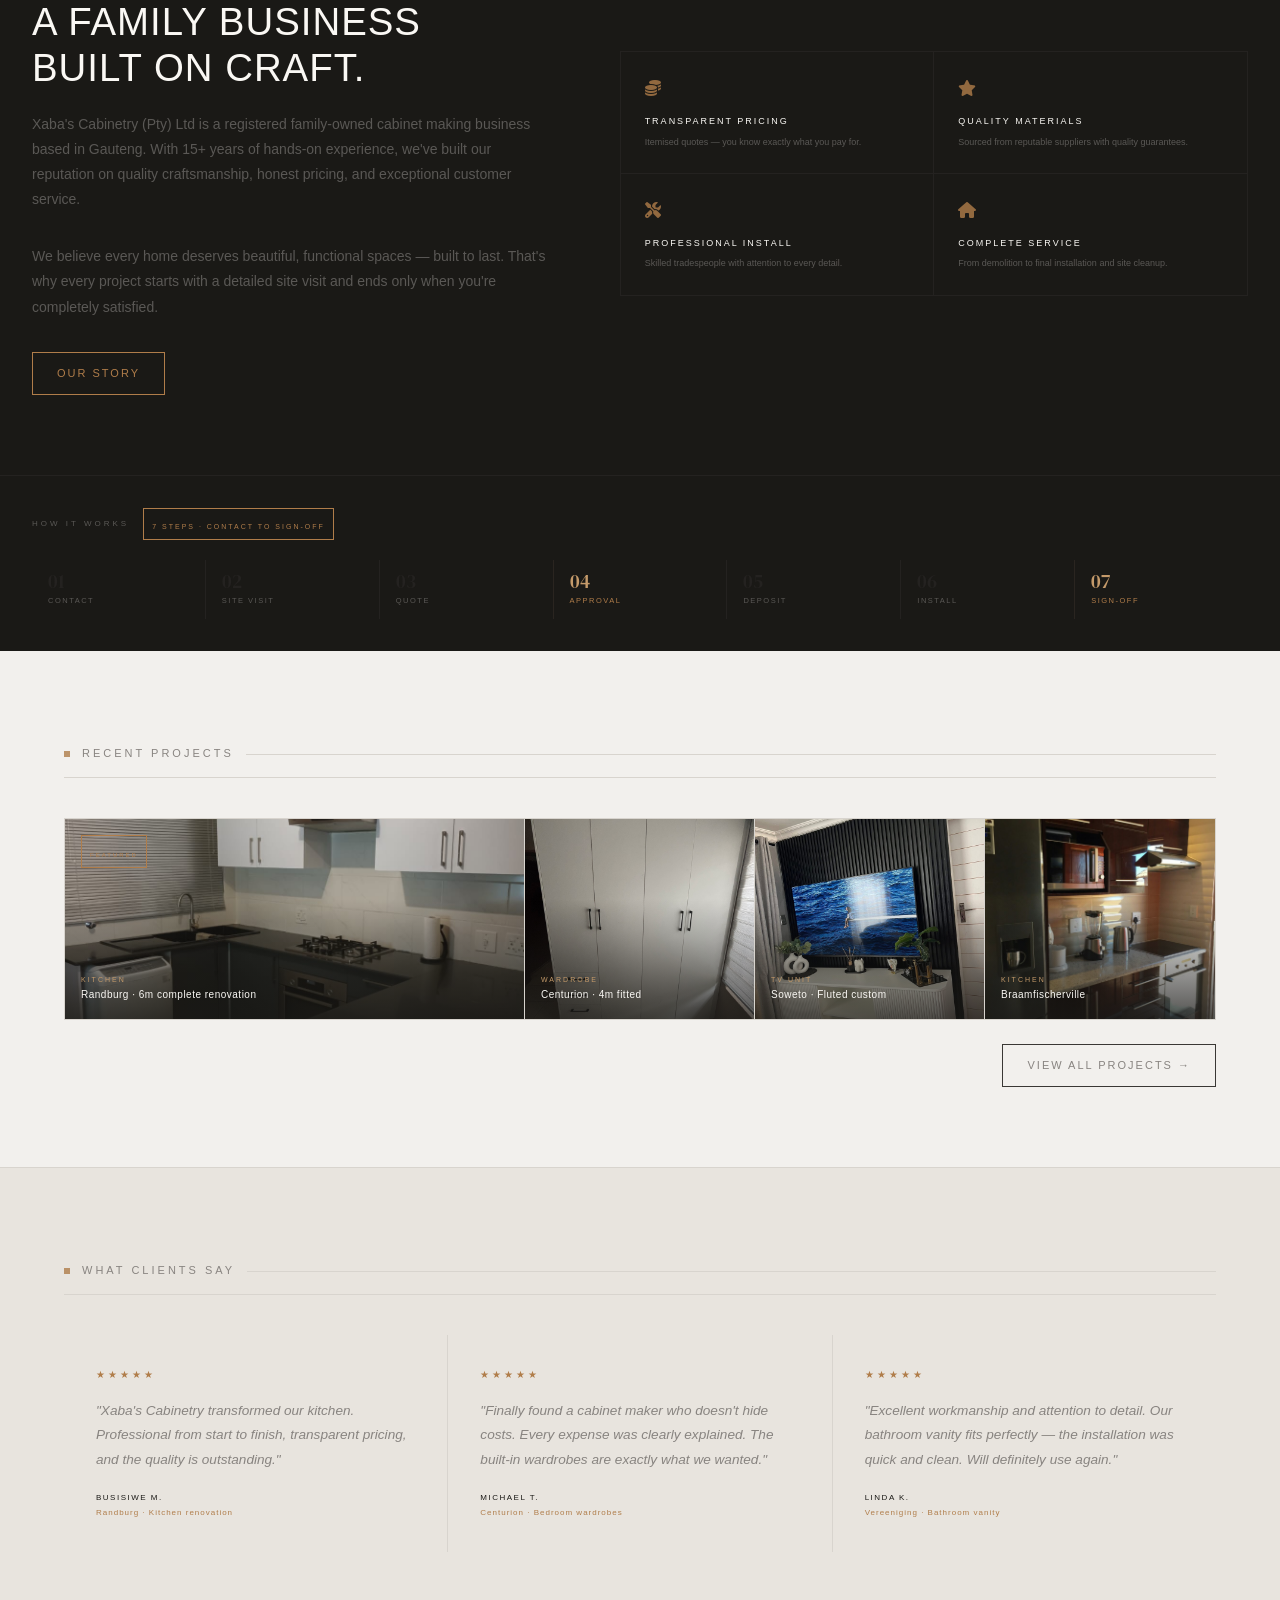
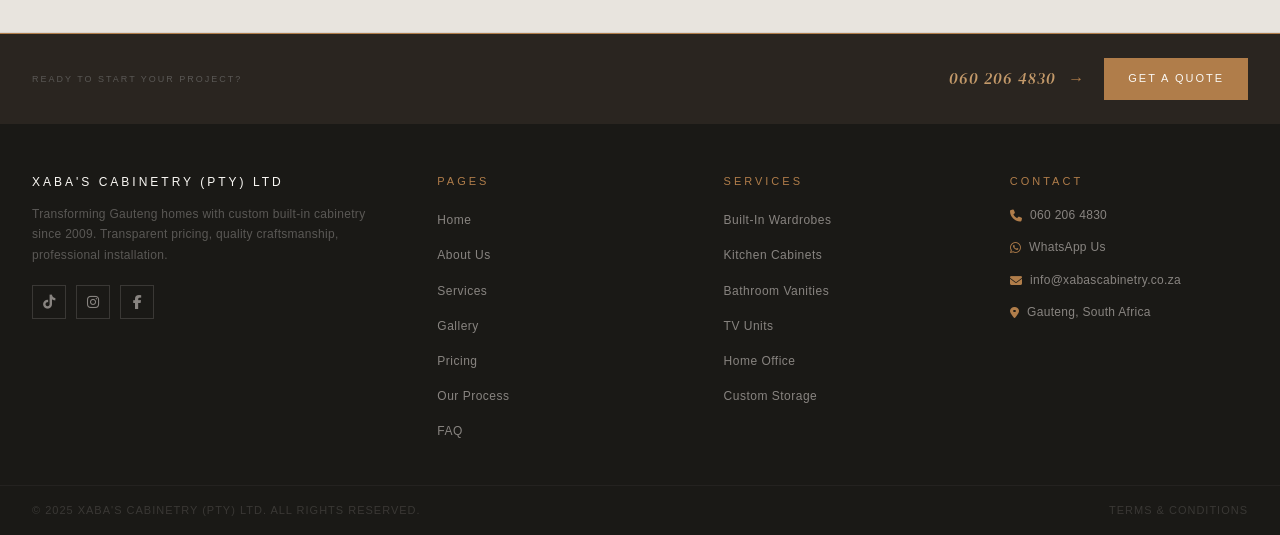
==== commit d1f95a73: "Update timeline label from 'wks' to 'weeks'" ====
--- a/index.html
+++ b/index.html
@@ -597,7 +597,7 @@
     <div class="stat-lbl">Payment split</div>
   </div>
   <div class="stat-item">
-    <div class="stat-num">2–<em>4</em> wks</div>
+    <div class="stat-num">2–<em>4</em> weeks</div>
     <div class="stat-lbl">Typical timeline</div>
   </div>
   <div class="stat-item">
--- a/style.css
+++ b/style.css
@@ -37,6 +37,7 @@
   background: var(--stone);
   color: var(--ink);
   line-height: 1.6;
+  font-size: 16px;
   -webkit-font-smoothing: antialiased;
 }
 
@@ -47,7 +48,7 @@
 /* --- UTILITY --- */
 .container { max-width: var(--max-w); margin: 0 auto; padding: 0 2rem; }
 .label {
-  font-size: 8px; letter-spacing: 3px; text-transform: uppercase;
+  font-size: 11px; letter-spacing: 3px; text-transform: uppercase;
   color: var(--ash); display: flex; align-items: center; gap: 12px;
 }
 .label::before { content: ''; display: block; width: 6px; height: 6px; background: var(--amber); opacity: 0.8; flex-shrink: 0; }
@@ -56,8 +57,8 @@
 
 /* --- BUTTONS --- */
 .btn {
-  display: inline-block; font-size: 9px; letter-spacing: 2px;
-  text-transform: uppercase; padding: 10px 20px; transition: all 0.2s ease;
+  display: inline-block; font-size: 11px; letter-spacing: 2px;
+  text-transform: uppercase; padding: 12px 24px; transition: all 0.2s ease;
 }
 .btn-amber { background: var(--amber); color: var(--white); }
 .btn-amber:hover { background: var(--amber-dark); }
@@ -83,22 +84,22 @@
   width: 100%; display: flex; justify-content: space-between; align-items: center;
 }
 .nav-logo {
-  font-size: 10px; letter-spacing: 4px; text-transform: uppercase;
+  font-size: 13px; letter-spacing: 4px; text-transform: uppercase;
   color: var(--ink); font-weight: 300; text-decoration: none;
 }
 .nav-links { display: flex; align-items: center; gap: 0; list-style: none; }
 .nav-links li a {
-  font-size: 8px; letter-spacing: 2px; text-transform: uppercase;
-  color: var(--ash); padding: 8px 14px; border-left: 0.5px solid var(--stone-dark);
+  font-size: 11px; letter-spacing: 2px; text-transform: uppercase;
+  color: var(--ash); padding: 8px 16px; border-left: 0.5px solid var(--stone-dark);
   display: block; transition: color 0.2s; font-weight: 300;
 }
 .nav-links li:first-child a { border-left: none; }
 .nav-links li a:hover { color: var(--ink); }
 .nav-links li a.active { color: var(--amber); }
 .nav-cta {
-  font-size: 8px; letter-spacing: 2px; text-transform: uppercase;
+  font-size: 11px; letter-spacing: 2px; text-transform: uppercase;
   background: var(--amber); color: var(--white) !important;
-  padding: 8px 18px !important; border-left: none !important;
+  padding: 9px 20px !important; border-left: none !important;
   margin-left: 14px; transition: background 0.2s !important;
 }
 .nav-cta:hover { background: var(--amber-dark) !important; color: var(--white) !important; }
@@ -131,18 +132,18 @@
   margin-bottom: 1rem;
 }
 .page-hero-eyebrow span {
-  font-size: 8px; letter-spacing: 3px; text-transform: uppercase;
+  font-size: 11px; letter-spacing: 3px; text-transform: uppercase;
   color: var(--amber);
 }
 .page-hero-eyebrow::before {
   content: ''; display: block; width: 20px; height: 1px; background: var(--amber);
 }
 .page-hero h1 {
-  font-size: clamp(2rem, 4vw, 3.2rem); color: var(--white);
+  font-size: clamp(2.2rem, 4vw, 3.4rem); color: var(--white);
   font-weight: 200; letter-spacing: 1px; text-transform: uppercase;
   line-height: 1.15; margin-bottom: 1rem;
 }
-.page-hero p { font-size: 0.9rem; color: var(--mist); letter-spacing: 0.3px; max-width: 600px; }
+.page-hero p { font-size: 1rem; color: var(--mist); letter-spacing: 0.3px; max-width: 600px; }
 
 /* ============================================
    FOOTER
@@ -156,37 +157,37 @@
   display: grid; grid-template-columns: 1.5fr 1fr 1fr 1fr; gap: 3rem;
 }
 .footer-brand .footer-logo {
-  font-size: 10px; letter-spacing: 3px; text-transform: uppercase;
+  font-size: 12px; letter-spacing: 3px; text-transform: uppercase;
   color: var(--white); font-weight: 300; display: block; margin-bottom: 0.75rem;
 }
 .footer-brand p {
-  font-size: 9px; color: var(--mist); line-height: 1.7;
+  font-size: 12px; color: var(--mist); line-height: 1.7;
   letter-spacing: 0.3px; margin-bottom: 1.25rem;
 }
 .footer-social { display: flex; gap: 10px; }
 .footer-social a {
-  width: 32px; height: 32px; border: 0.5px solid var(--ink-light);
+  width: 34px; height: 34px; border: 0.5px solid var(--ink-light);
   display: flex; align-items: center; justify-content: center;
-  color: var(--ash); transition: all 0.2s; font-size: 13px;
+  color: var(--ash); transition: all 0.2s; font-size: 14px;
 }
 .footer-social a:hover { border-color: var(--amber); color: var(--amber); }
 .footer-col h4 {
-  font-size: 8px; letter-spacing: 3px; text-transform: uppercase;
+  font-size: 11px; letter-spacing: 3px; text-transform: uppercase;
   color: var(--amber); font-weight: 400; margin-bottom: 1rem;
 }
 .footer-col ul { list-style: none; }
 .footer-col ul li { margin-bottom: 0.6rem; }
 .footer-col ul li a {
-  font-size: 9px; color: var(--ash); letter-spacing: 0.5px;
+  font-size: 12px; color: var(--ash); letter-spacing: 0.5px;
   transition: color 0.2s;
 }
 .footer-col ul li a:hover { color: var(--white); }
 .footer-contact-item {
   display: flex; align-items: flex-start; gap: 8px; margin-bottom: 0.75rem;
 }
-.footer-contact-item .fc-icon { color: var(--amber); font-size: 11px; margin-top: 1px; flex-shrink: 0; }
+.footer-contact-item .fc-icon { color: var(--amber); font-size: 12px; margin-top: 1px; flex-shrink: 0; }
 .footer-contact-item a, .footer-contact-item span {
-  font-size: 9px; color: var(--ash); letter-spacing: 0.3px;
+  font-size: 12px; color: var(--ash); letter-spacing: 0.3px;
 }
 .footer-contact-item a:hover { color: var(--white); }
 .footer-bottom {
@@ -196,7 +197,7 @@
   display: flex; justify-content: space-between; align-items: center;
 }
 .footer-bottom p {
-  font-size: 8px; color: #3a3835; letter-spacing: 1px; text-transform: uppercase;
+  font-size: 11px; color: #3a3835; letter-spacing: 1px; text-transform: uppercase;
 }
 .footer-bottom a { color: #3a3835; transition: color 0.2s; }
 .footer-bottom a:hover { color: var(--amber); }
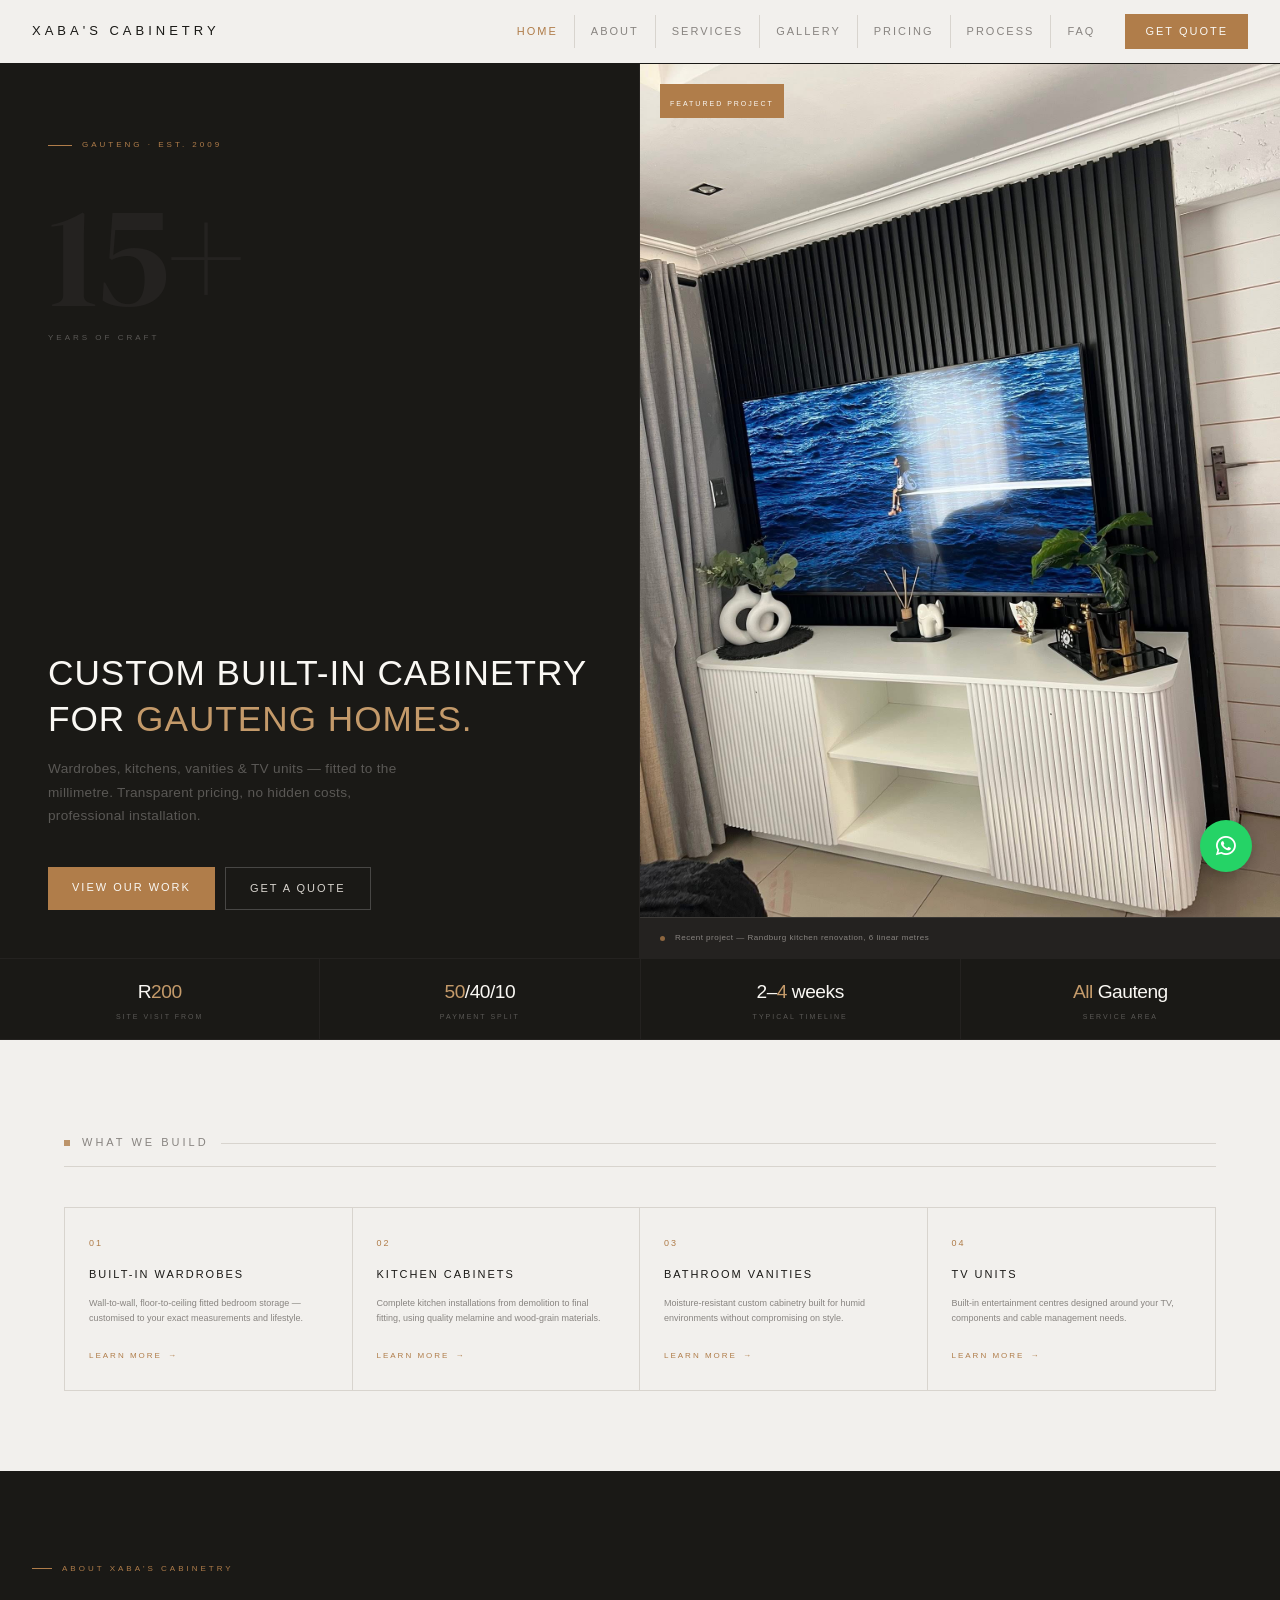
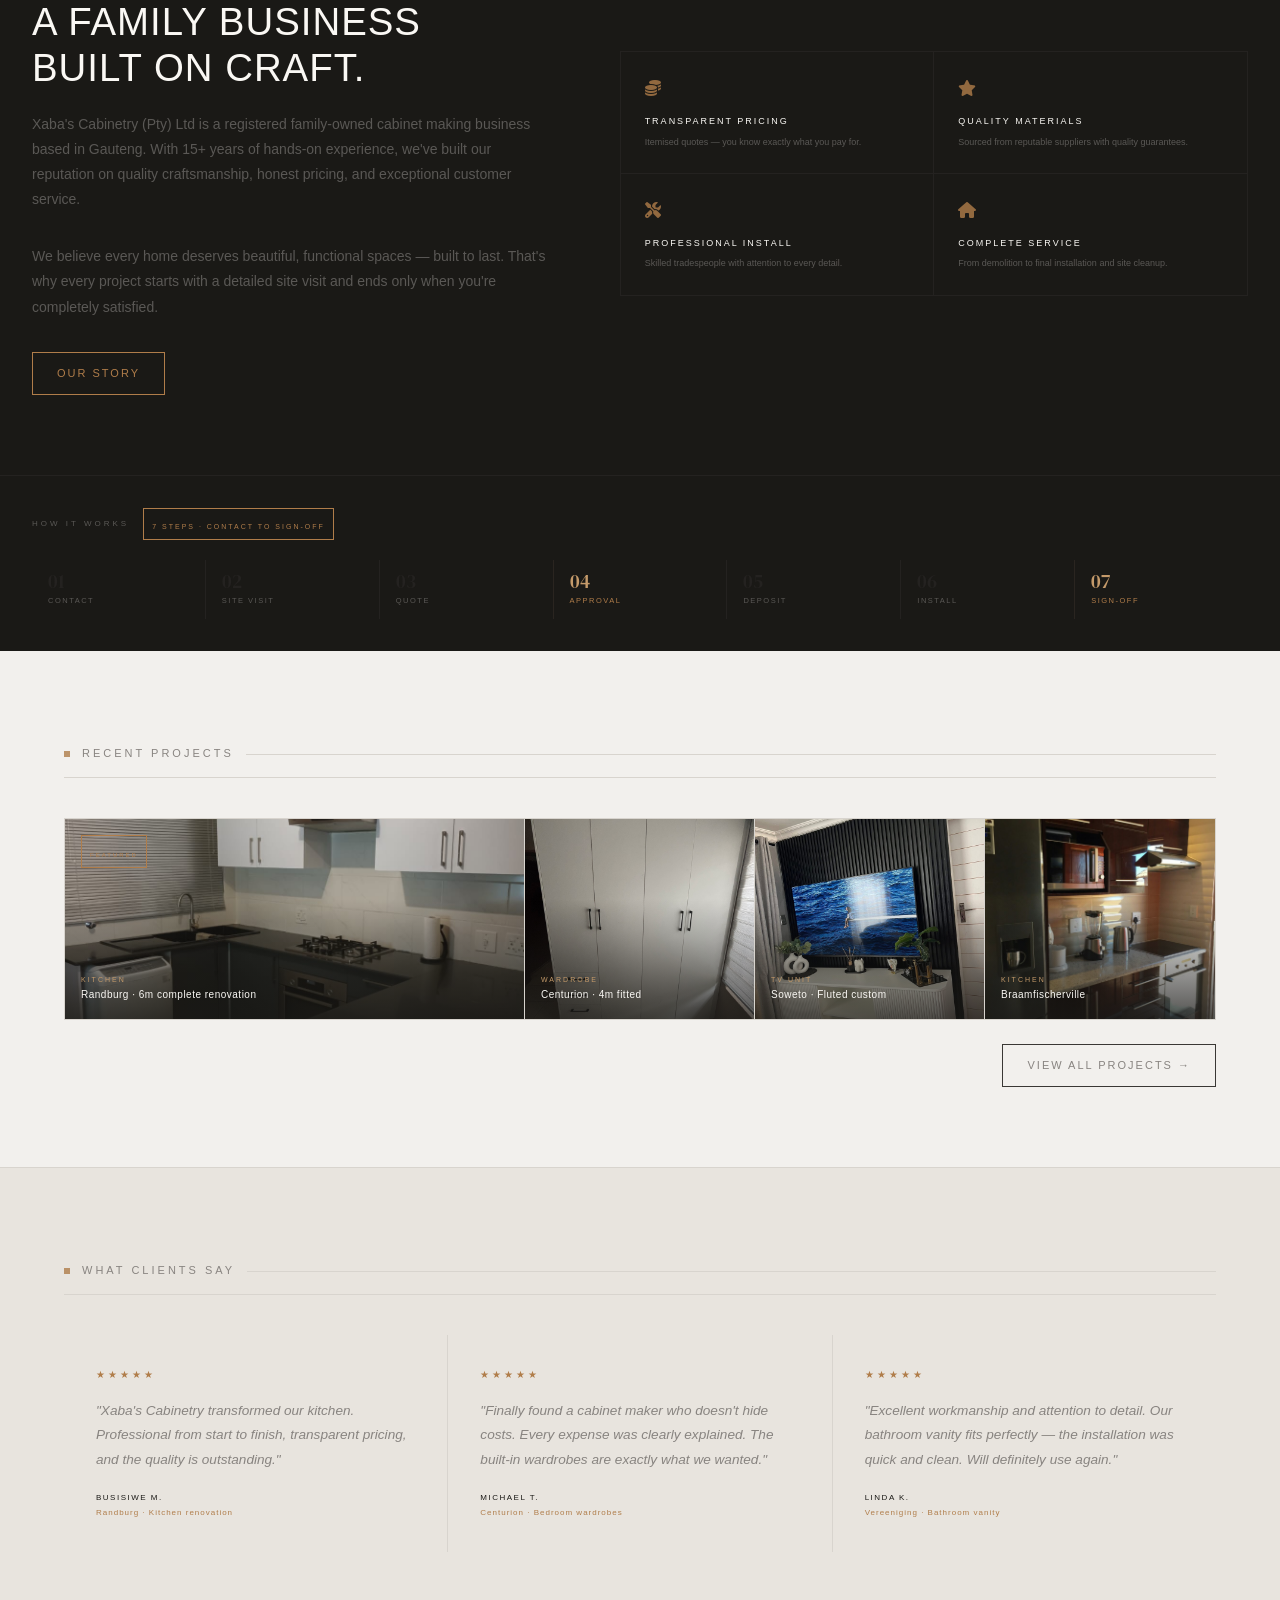
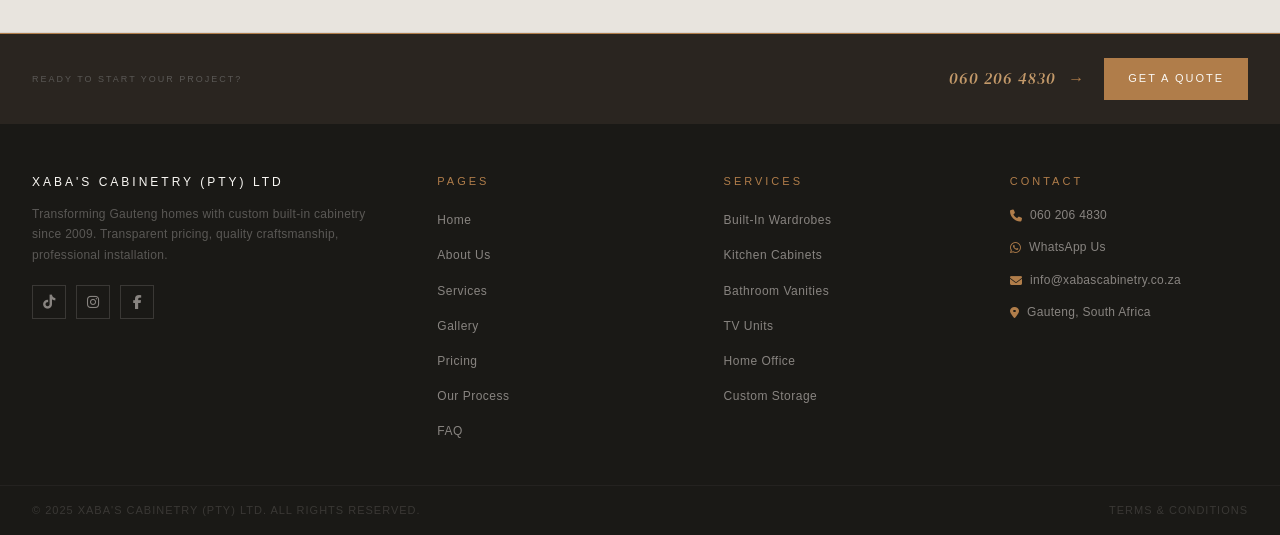
==== commit 1981432a: "Update image source for hero section" ====
--- a/index.html
+++ b/index.html
@@ -577,7 +577,7 @@
   </div>
   <div class="hero-right">
     <div class="hero-img-main">
-      <img src="images/custom-builtin-kitchen.jpg" alt="Custom built-in kitchen by Xaba's Cabinetry">
+      <img src="images/custom-tv-stand.JPG" alt="Custom built-in kitchen by Xaba's Cabinetry">
       <div class="hero-img-tag"><span>Featured project</span></div>
     </div>
     <div class="hero-img-caption">
